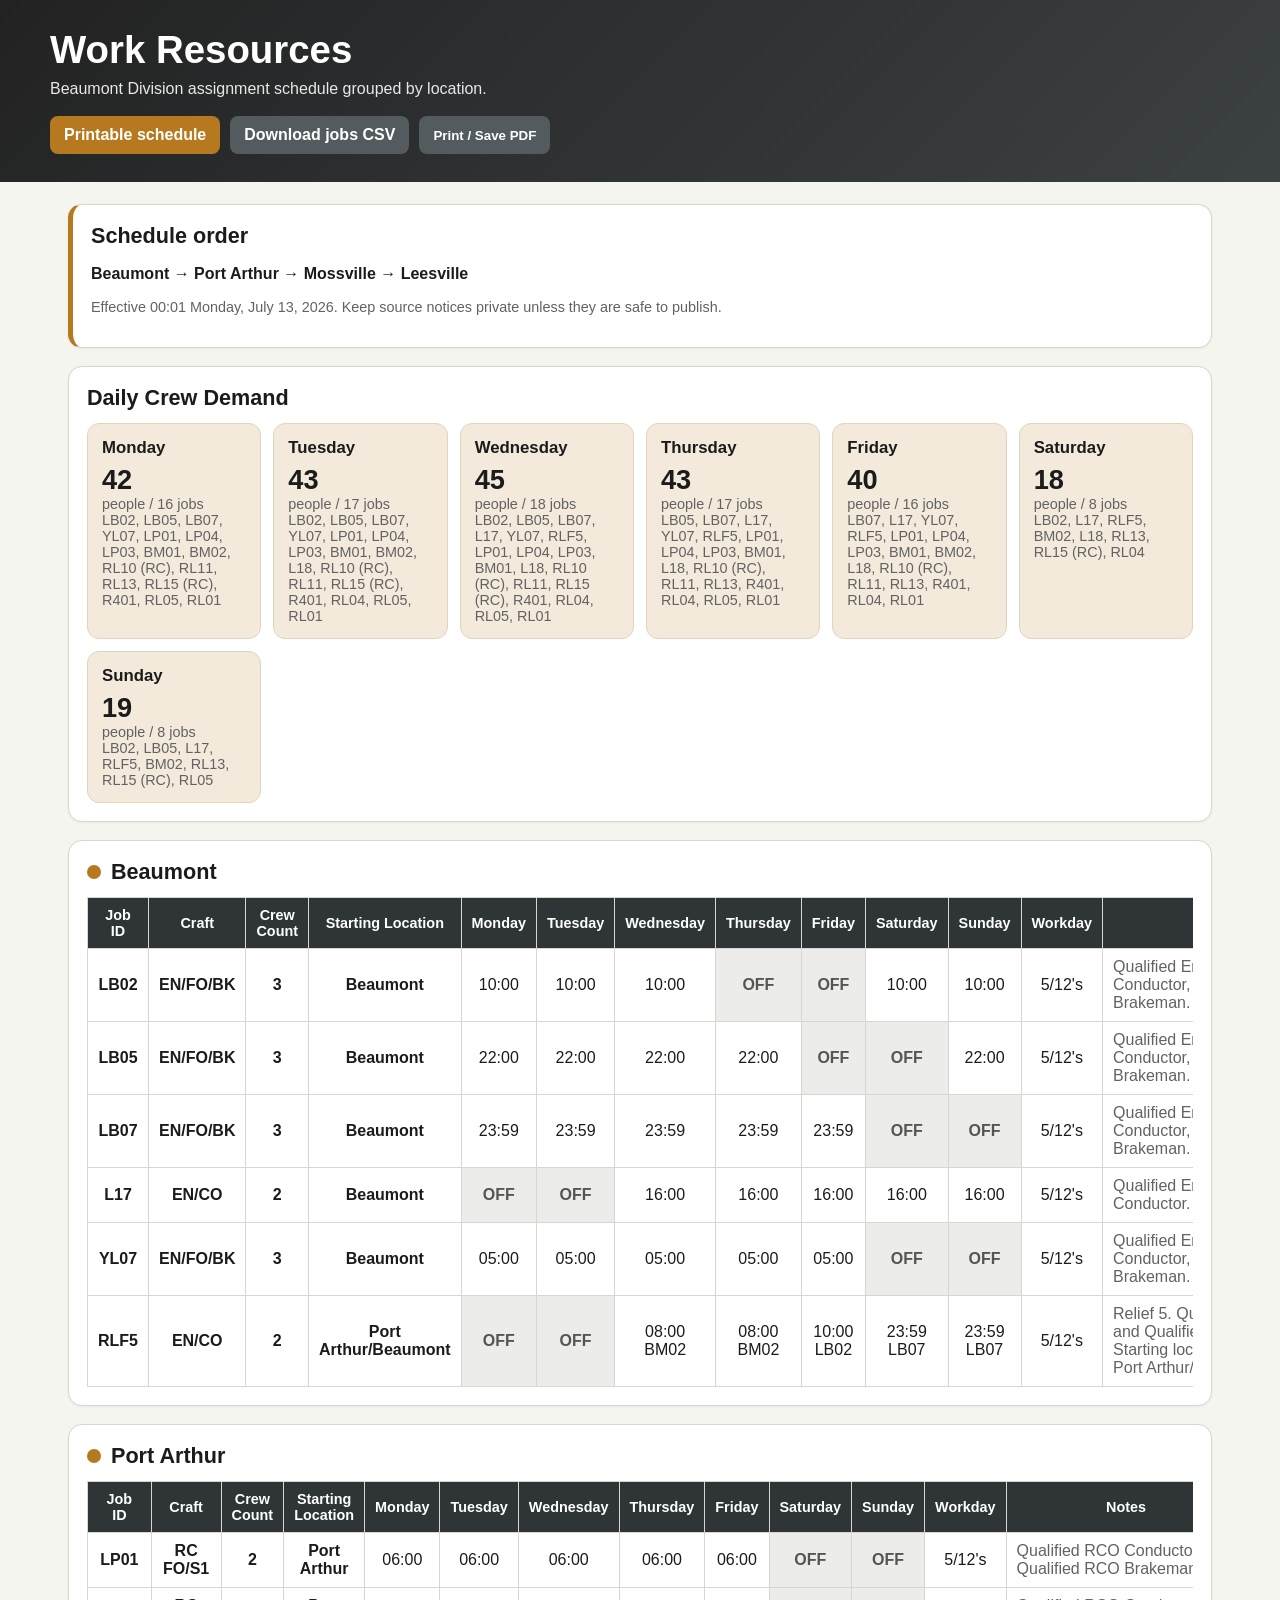
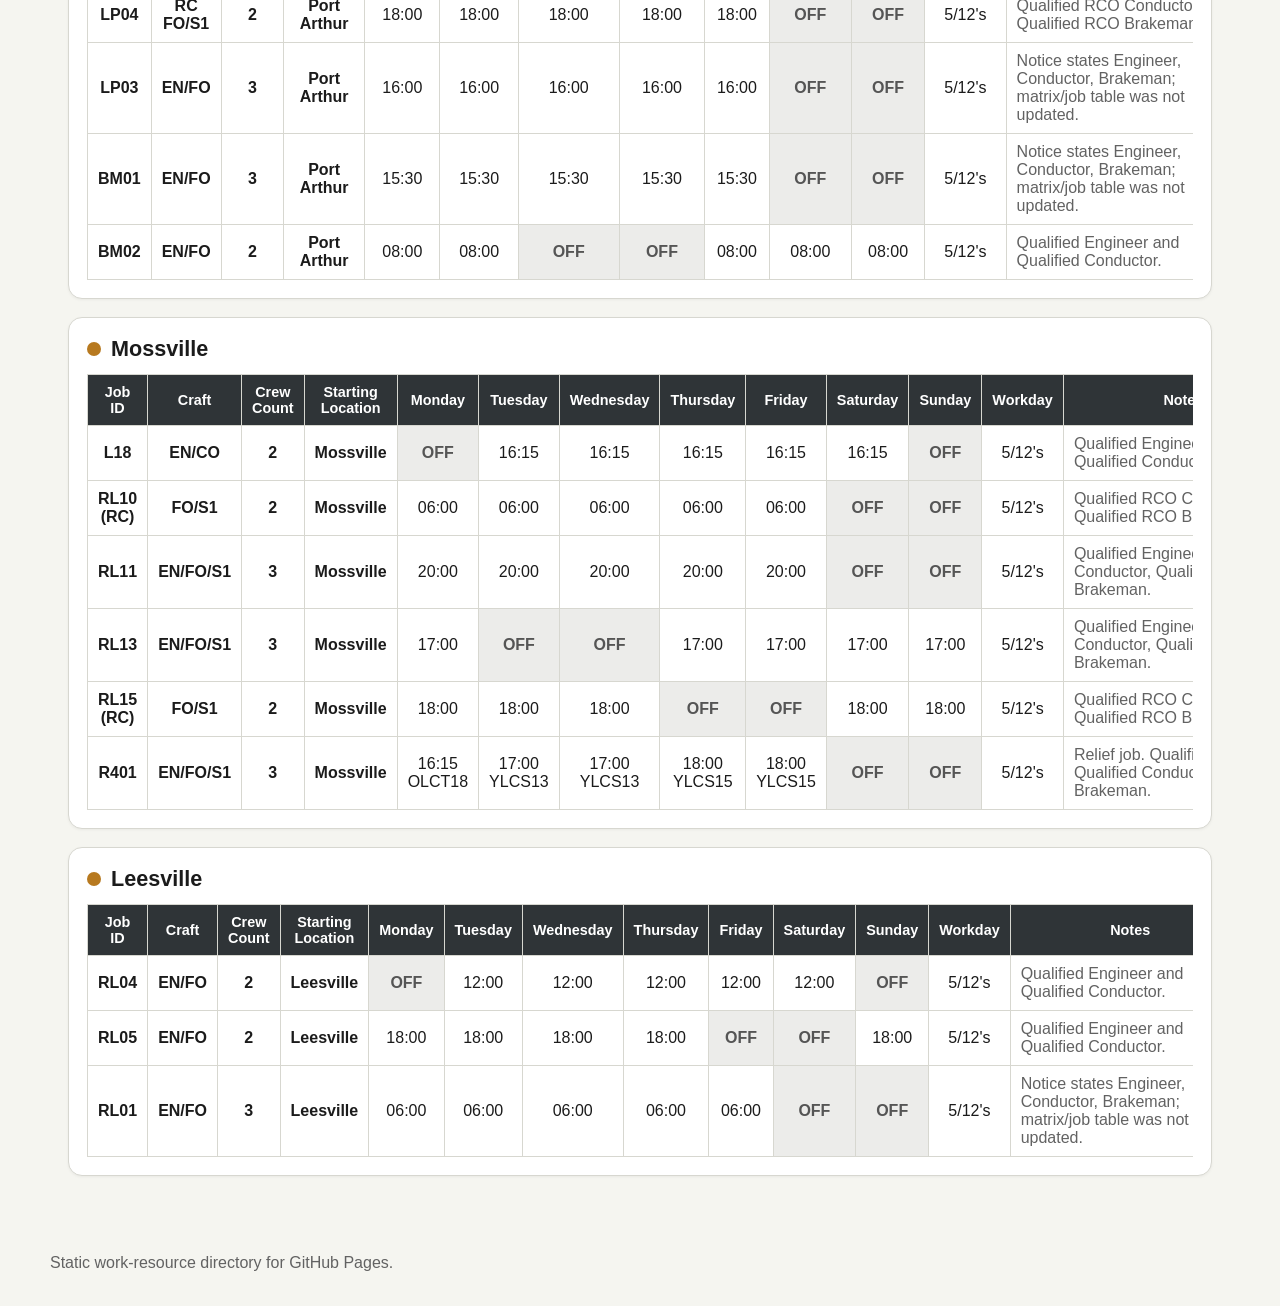
==== index.html @ 44ab535e "Publish work resources site" ====
<!doctype html>
<html lang="en">
<head>
  <meta charset="utf-8">
  <meta name="viewport" content="width=device-width, initial-scale=1">
  <title>Work Resources | Assignment Schedule</title>
  <link rel="stylesheet" href="assets/css/style.css">
</head>
<body>
  <header class="site-header">
    <div class="header-inner">
      <h1>Work Resources</h1>
      <p>Beaumont Division assignment schedule grouped by location.</p>
      <div class="toolbar">
        <a class="button" href="resources/schedules/beaumont-assignment-schedule.html">Printable schedule</a>
        <a class="button secondary" href="data/jobs.csv">Download jobs CSV</a>
        <button class="button secondary" onclick="window.print()">Print / Save PDF</button>
      </div>
    </div>
  </header>
  <main>
    <section class="card notice">
      <h2>Schedule order</h2>
      <p><strong>Beaumont → Port Arthur → Mossville → Leesville</strong></p>
      <p class="small">Effective 00:01 Monday, July 13, 2026. Keep source notices private unless they are safe to publish.</p>
    </section>
    <section class="card">
      <h2>Daily Crew Demand</h2>
      <div id="summary" class="summary-grid"></div>
    </section>
    <div id="schedule"></div>
  </main>
  <footer><div class="footer-inner">Static work-resource directory for GitHub Pages.</div></footer>
  <script src="assets/js/main.js"></script>
</body>
</html>
---- assets/css/style.css ----
:root {
  --bg: #f5f5f0;
  --paper: #ffffff;
  --ink: #1b1b1b;
  --muted: #626262;
  --line: #d7d7d0;
  --header: #2f3437;
  --header-ink: #ffffff;
  --accent: #b7791f;
  --off: #ececea;
  --chip: #f3eadc;
}

* { box-sizing: border-box; }

body {
  margin: 0;
  font-family: Arial, Helvetica, sans-serif;
  background: var(--bg);
  color: var(--ink);
}

.site-header {
  padding: 28px 18px;
  background: linear-gradient(135deg, #222, #3c4144);
  color: white;
}

.header-inner,
main,
.footer-inner {
  max-width: 1180px;
  margin: 0 auto;
}

.site-header h1 {
  margin: 0 0 8px;
  font-size: clamp(1.6rem, 3vw, 2.6rem);
}

.site-header p {
  margin: 0;
  color: #e8e8e8;
}

.toolbar {
  display: flex;
  flex-wrap: wrap;
  gap: 10px;
  margin-top: 18px;
}

.button {
  display: inline-block;
  padding: 10px 14px;
  background: var(--accent);
  color: white;
  text-decoration: none;
  border-radius: 8px;
  font-weight: 700;
  border: 0;
  cursor: pointer;
}

.button.secondary {
  background: #545b5f;
}

main {
  padding: 22px 18px 40px;
}

.card {
  background: var(--paper);
  border: 1px solid var(--line);
  border-radius: 14px;
  padding: 18px;
  margin-bottom: 18px;
  box-shadow: 0 1px 3px rgba(0,0,0,0.05);
}

.card h2 {
  margin: 0 0 12px;
  font-size: 1.35rem;
}

.location-title {
  display: flex;
  align-items: center;
  gap: 10px;
}

.location-title span {
  display: inline-flex;
  width: 14px;
  height: 14px;
  border-radius: 50%;
  background: var(--accent);
}

.table-wrap {
  width: 100%;
  overflow-x: auto;
}

table {
  width: 100%;
  border-collapse: collapse;
  background: white;
  min-width: 980px;
}

th,
td {
  border: 1px solid var(--line);
  padding: 9px 10px;
  text-align: center;
  vertical-align: middle;
}

th {
  background: var(--header);
  color: var(--header-ink);
  font-size: 0.9rem;
}

td:first-child,
td:nth-child(2),
td:nth-child(3),
td:nth-child(4) {
  font-weight: 700;
}

td.note {
  text-align: left;
  color: var(--muted);
  font-weight: 400;
  min-width: 240px;
}

.off {
  background: var(--off);
  color: #555;
  font-weight: 700;
}

.summary-grid {
  display: grid;
  grid-template-columns: repeat(auto-fit, minmax(160px, 1fr));
  gap: 12px;
}

.summary-item {
  background: var(--chip);
  border: 1px solid #e2d3bd;
  border-radius: 12px;
  padding: 14px;
}

.summary-item strong {
  display: block;
  font-size: 1.05rem;
  margin-bottom: 6px;
}

.summary-item .big {
  font-size: 1.7rem;
  font-weight: 800;
}

.small {
  font-size: 0.9rem;
  color: var(--muted);
}

.notice {
  border-left: 5px solid var(--accent);
}

footer {
  padding: 20px 18px 34px;
  color: var(--muted);
}

@media print {
  .toolbar,
  footer {
    display: none;
  }

  body {
    background: white;
  }

  .card {
    box-shadow: none;
    break-inside: avoid;
  }

  table {
    font-size: 10px;
  }

  th,
  td {
    padding: 5px;
  }
}
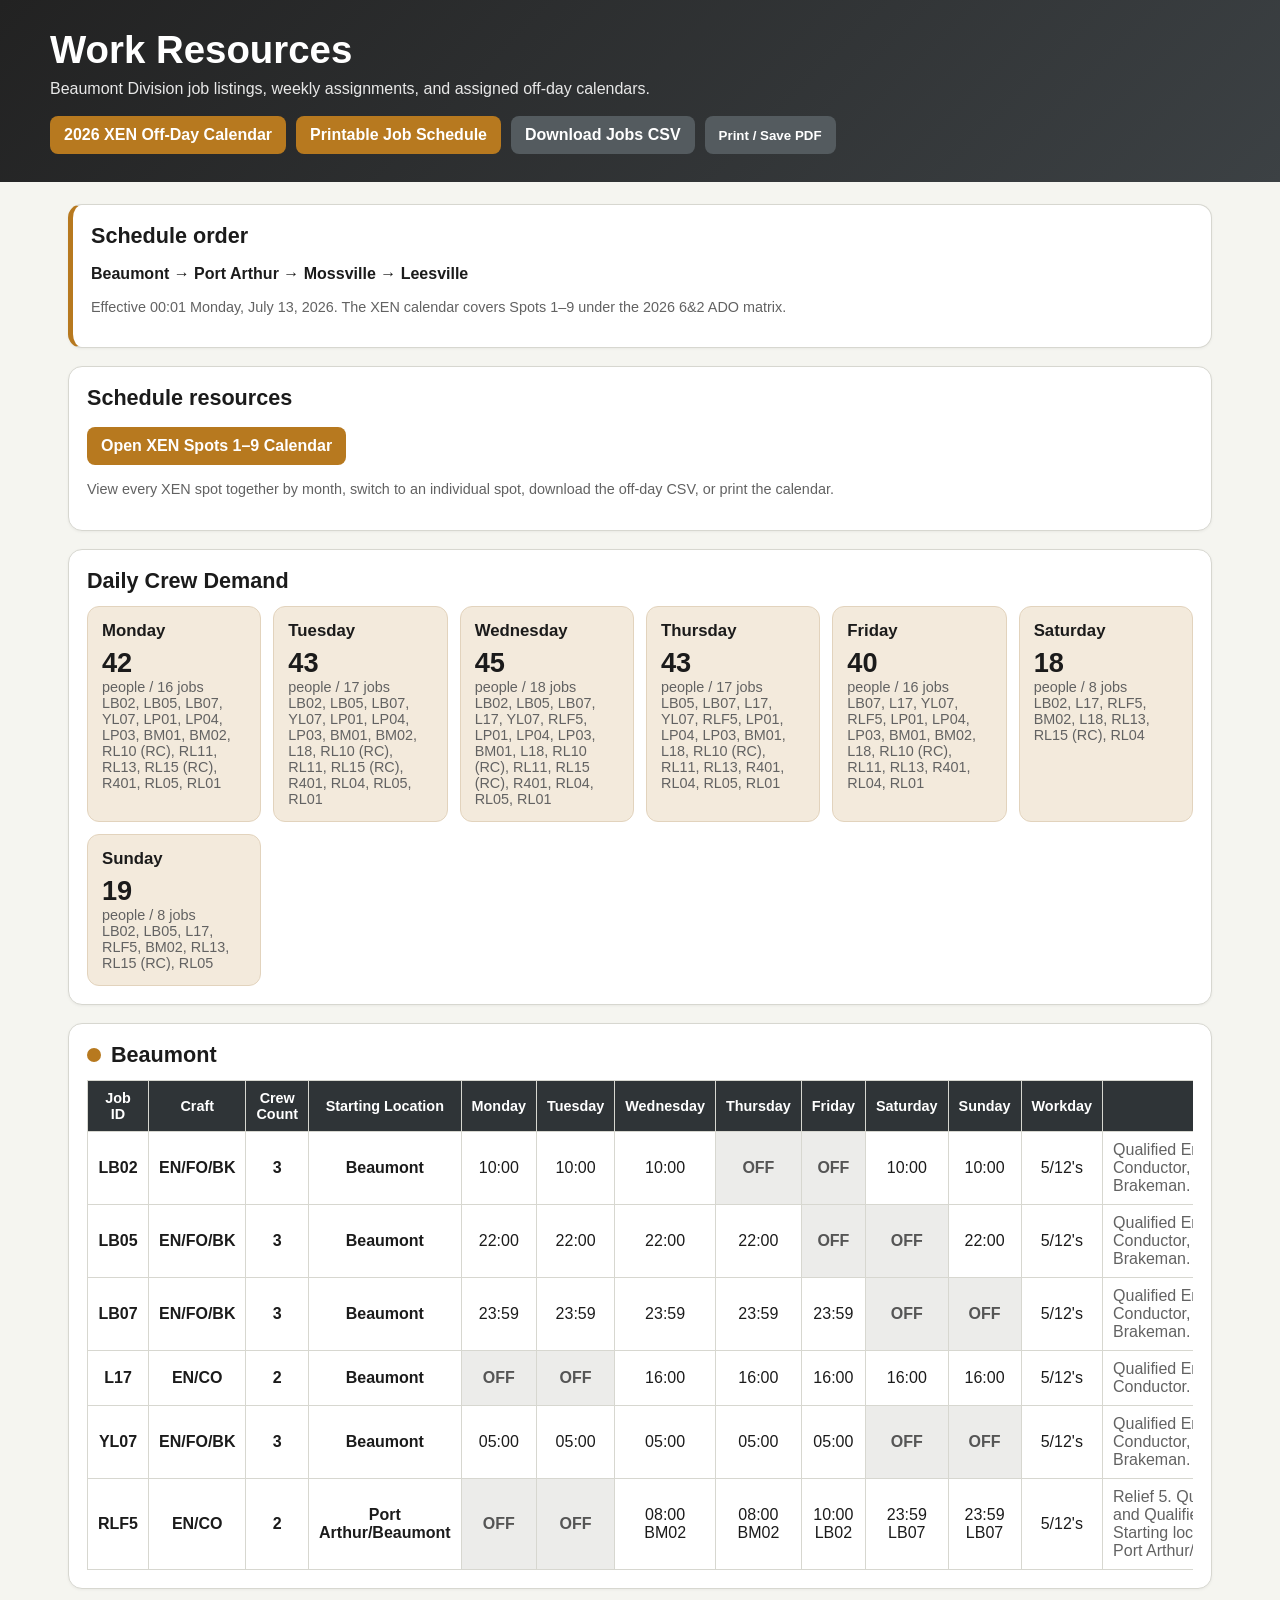
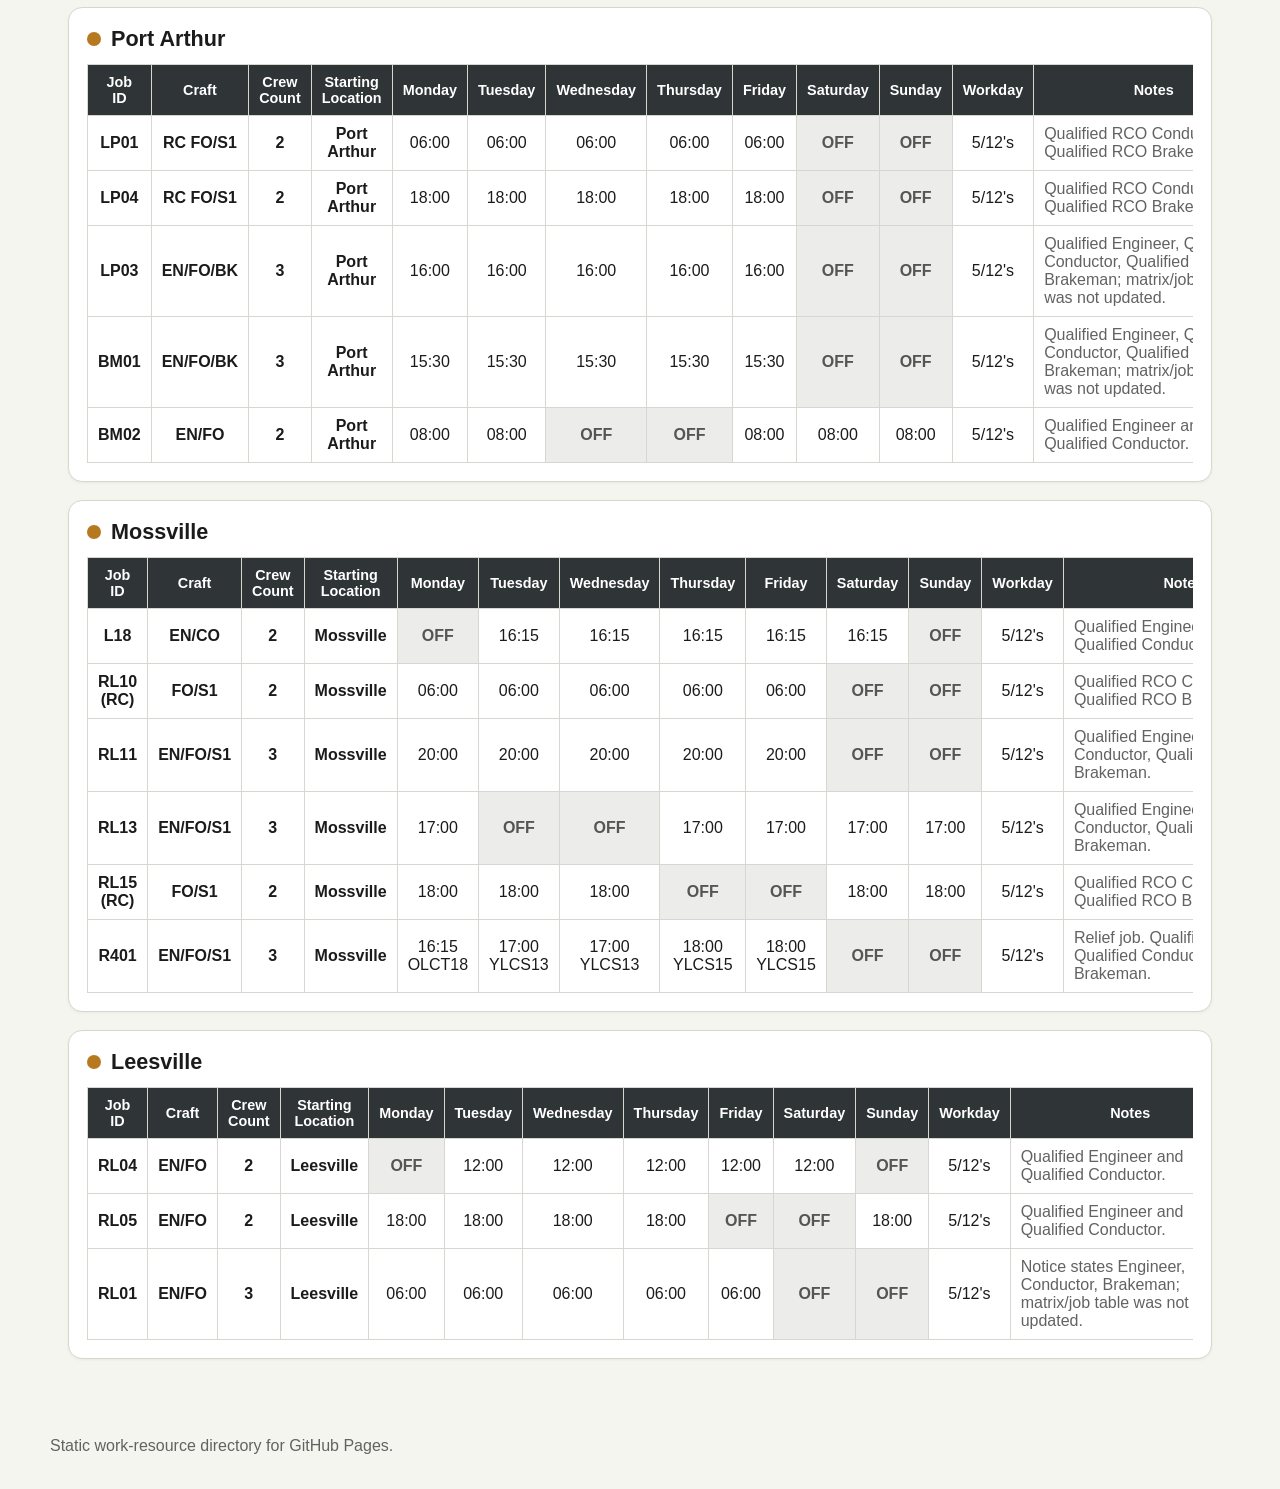
==== commit e8d0b78b: "Add XEN calendar to work resources homepage" ====
--- a/index.html
+++ b/index.html
@@ -3,17 +3,18 @@
 <head>
   <meta charset="utf-8">
   <meta name="viewport" content="width=device-width, initial-scale=1">
-  <title>Work Resources | Assignment Schedule</title>
+  <title>Work Resources | Job Listings & Calendars</title>
   <link rel="stylesheet" href="assets/css/style.css">
 </head>
 <body>
   <header class="site-header">
     <div class="header-inner">
       <h1>Work Resources</h1>
-      <p>Beaumont Division assignment schedule grouped by location.</p>
+      <p>Beaumont Division job listings, weekly assignments, and assigned off-day calendars.</p>
       <div class="toolbar">
-        <a class="button" href="resources/schedules/beaumont-assignment-schedule.html">Printable schedule</a>
-        <a class="button secondary" href="data/jobs.csv">Download jobs CSV</a>
+        <a class="button" href="resources/calendars/xen-ado-2026/">2026 XEN Off-Day Calendar</a>
+        <a class="button" href="resources/schedules/beaumont-assignment-schedule.html">Printable Job Schedule</a>
+        <a class="button secondary" href="data/jobs.csv">Download Jobs CSV</a>
         <button class="button secondary" onclick="window.print()">Print / Save PDF</button>
       </div>
     </div>
@@ -22,7 +23,12 @@
     <section class="card notice">
       <h2>Schedule order</h2>
       <p><strong>Beaumont → Port Arthur → Mossville → Leesville</strong></p>
-      <p class="small">Effective 00:01 Monday, July 13, 2026. Keep source notices private unless they are safe to publish.</p>
+      <p class="small">Effective 00:01 Monday, July 13, 2026. The XEN calendar covers Spots 1–9 under the 2026 6&amp;2 ADO matrix.</p>
+    </section>
+    <section class="card">
+      <h2>Schedule resources</h2>
+      <p><a class="button" href="resources/calendars/xen-ado-2026/">Open XEN Spots 1–9 Calendar</a></p>
+      <p class="small">View every XEN spot together by month, switch to an individual spot, download the off-day CSV, or print the calendar.</p>
     </section>
     <section class="card">
       <h2>Daily Crew Demand</h2>
